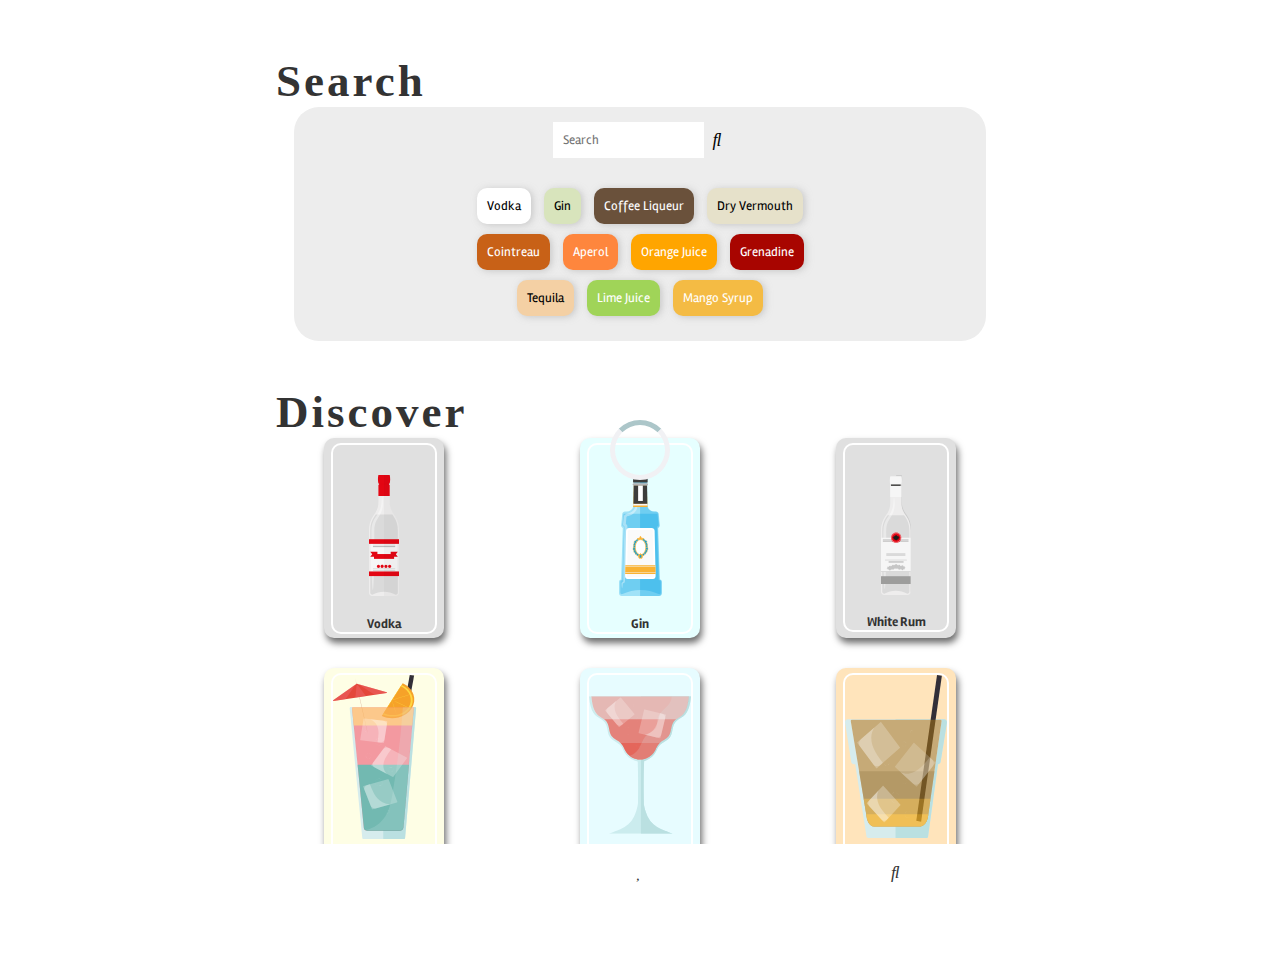
==== mixfever/index.html @ c5d67009 "Last touches" ====
<!DOCTYPE html>
<html lang="en">
  <head>
    <meta charset="utf-8" />
    <title>Mixfever</title>
    <meta
      name="viewport"
      content="width=device-width, initial-scale=1, shrink-to-fit=no"
    />
    <link
      rel="stylesheet"
      href="https://use.fontawesome.com/releases/v5.15.4/css/all.css"
      integrity="sha384-DyZ88mC6Up2uqS4h/KRgHuoeGwBcD4Ng9SiP4dIRy0EXTlnuz47vAwmeGwVChigm"
      crossorigin="anonymous"
    />
    <meta name="description" content="Find the cocktail" />
    <link rel="stylesheet" href="css/main.css" />
    <link rel="shortcut icon" type="image/png" href="img/favicon.png" />
    <link
      rel="stylesheet"
      type="text/css"
      href="https://cdnjs.cloudflare.com/ajax/libs/font-awesome/4.7.0/css/font-awesome.min.css"
    />
    <link rel="preconnect" href="https://fonts.googleapis.com" />
    <link rel="preconnect" href="https://fonts.gstatic.com" crossorigin />
    <link
      href="https://fonts.googleapis.com/css2?family=Rambla&display=swap"
      rel="stylesheet"
    />
  </head>

  <body>
    <!-- tabbar navigation -->
    <nav class="tabbar">
      <a class="nav-link" href="#/"><i class="fas fa-home fa-lg"></i></a>
      <a class="nav-link" href="#/discover"
        ><i class="fas fa-glass-martini-alt fa-lg"></i
      ></a>
      <a class="nav-link" href="#/favorites"
        ><i class="fas fa-heart fa-lg"></i
      ></a>
      <a class="nav-link" href="#/search"
        ><i class="fas fa-search fa-lg"></i
      ></a>
      <a class="bmenu" onclick="openNav()">
        <i class="fas fa-bars fa-lg"></i>
      </a>
    </nav>

    <!-- The overlay -->
    <div id="myNav" class="overlay">
      <!-- Button to close the overlay navigation -->
      <a href="javascript:void(0)" class="closebtn" onclick="closeNav()"
        >&times;</a
      >

      <!-- Overlay content -->
      <div class="overlay-content">
        <a href="#">Surprise me!</a>
        <a href="#">Submit your own drink</a>
        <a href="#">Login</a>
      </div>
    </div>

    <!-- Pages -->
    <!-- Home page -->
    <section id="home" class="page">
      <h1 class="frontpage-search-h1">Search</h1>
      <div id="search-frontpage">
        <div class="search-function">
          <!-- Input search -->
          <input
            type="search"
            placeholder="Search"
            class="searchbar"
            onkeyup="search(this.value)"
          />
          <button class="searchbar-x">
            <i class="fas fa-search fa-lg"></i>
          </button>
          <!-- Onclick search/match by ingredient -->
          <article class="ingredient-sections">
            <button
              onclick="filterByIngredient('Vodka')"
              class="Vodka ingredient-button"
              id="vodkaIngredient"
            >
              Vodka
            </button>
            <button
              onclick="filterByIngredient('Gin')"
              class="Gin ingredient-button"
              id="ginIngredient"
            >
              Gin
            </button>
            <button
              onclick="filterByIngredient('Coffee Liqueur')"
              class="Coffee Liqueur ingredient-button"
              id="coffeeLiqueurIngredient"
            >
              Coffee Liqueur
            </button>
            <button
              onclick="filterByIngredient('Dry Vermouth')"
              class="Dry Vermouth ingredient-button"
              id="dryVermouthIngredient"
            >
              Dry Vermouth
            </button>
            <button
              onclick="filterByIngredient('Cointreau')"
              class="Cointreau ingredient-button"
              id="cointreauIngredient"
            >
              Cointreau
            </button>
            <button
              onclick="filterByIngredient('Aperol')"
              class="Aperol ingredient-button"
              id="aperolIngredient"
            >
              Aperol
            </button>
            <button
              onclick="filterByIngredient('Orange juice')"
              class="Orange ingredient-button"
              id="orangeIngredient"
            >
              Orange Juice
            </button>
            <button
              onclick="filterByIngredient('Grenadine')"
              class="Grenadine ingredient-button"
              id="grenadineIngredient"
            >
              Grenadine
            </button>
            <button
              onclick="filterByIngredient('Tequila')"
              class="Tequila ingredient-button"
              id="tequilaIngredient"
            >
              Tequila
            </button>
            <button
              onclick="filterByIngredient('Lime juice')"
              class="Lime juice ingredient-button"
              id="limeJuiceIngredient"
            >
              Lime Juice
            </button>
            <button
              onclick="filterByIngredient('Mango syrup')"
              class="Mango syrup ingredient-button"
              id="mangoSyrupIngredient"
            >
              Mango Syrup
            </button>
          </article>
        </div>
        <!-- Cocktails append by search result -->
        <div class="search-result" id="search-result"></div>
      </div>

      <!-- Homepage discover section -->
      <div class="frontpage-discover">
        <h1>Discover</h1>
        <div class="frontpage-alcohol-section">
          <div class="frontpage-alcohol">
            <div
              class="frontpage-vodka-card"
              onclick="filterByKeyword('Vodka')"
            >
              <div class="card-border">
                <img src="img/vodka.svg" alt="vodka" />
                <h5>Vodka</h5>
              </div>
            </div>
            <div class="frontpage-gin-card" onclick="filterByKeyword('Gin')">
              <div class="card-border">
                <img src="img/gin.svg" alt="" />
                <h5>Gin</h5>
              </div>
            </div>
            <div
              class="frontpage-whiterum-card"
              onclick="filterByKeyword('White rum')"
            >
              <div class="card-border">
                <img src="img/whiterum.svg" alt="" />
                <h5>White Rum</h5>
              </div>
            </div>
          </div>
        </div>
      </div>

      <div class="frontpage-type">
        <div class="type-section">
          <div class="type">
            <div class="tropical-card" onclick="filterByKeyword('Tropical')">
              <div class="card-border">
                <img src="img/tropical.svg" alt="tropical" />
                <h5>Tropical</h5>
              </div>
            </div>
            <div class="frozen-card" onclick="filterByKeyword('Frozen')">
              <div class="card-border">
                <img src="img/Frozen.svg" alt="frozen" />
                <h5>Frozen</h5>
              </div>
            </div>
            <div class="creamy-card" onclick="filterByKeyword('Creamy')">
              <div class="card-border">
                <img src="img/creamy.svg" alt="creamy" />
                <h5>Creamy</h5>
              </div>
            </div>
          </div>
        </div>
      </div>
    </section>

    <!-- Discover page -->
    <section class="discover page" id="discover">
      <div class="discover-section">
        <div class="discover-top">
          <h3>Discover</h3>
        </div>
        <div class="alcohol-section">
          <h4>Alcohol</h4>
          <div class="alcohol">
            <div class="alcohol-nowrap">
              <div
                class="vodka-card alcohol-card"
                onclick="filterByKeyword('Vodka')"
              >
                <div class="card-border">
                  <img src="img/vodka.svg" alt="vodka" />
                  <h5>Vodka</h5>
                </div>
              </div>
              <div
                class="gin-card alcohol-card"
                onclick="filterByKeyword('Gin')"
              >
                <div class="card-border">
                  <img src="img/gin.svg" alt="" />
                  <h5>Gin</h5>
                </div>
              </div>
              <div
                class="whiterum-card alcohol-card"
                onclick="filterByKeyword('White rum')"
              >
                <div class="card-border">
                  <img src="img/whiterum.svg" alt="" />
                  <h5>White Rum</h5>
                </div>
              </div>
              <div
                class="whiskey-card alcohol-card"
                onclick="filterByKeyword('Whiskey')"
              >
                <div class="card-border">
                  <img src="img/whiskey.svg" alt="Whiskey" />
                  <h5>Whiskey</h5>
                </div>
              </div>
            </div>
          </div>
        </div>
        <div class="type-section">
          <h4>Type</h4>
          <div class="type">
            <div class="tropical-card" onclick="filterByKeyword('Tropical')">
              <div class="card-border">
                <img src="img/tropical.svg" alt="tropical" />
                <h5>Tropical</h5>
              </div>
            </div>
            <div class="frozen-card" onclick="filterByKeyword('Frozen')">
              <div class="card-border">
                <img src="img/Frozen.svg" alt="frozen" />
                <h5>Frozen</h5>
              </div>
            </div>
            <div class="creamy-card" onclick="filterByKeyword('Creamy')">
              <div class="card-border">
                <img src="img/creamy.svg" alt="creamy" />
                <h5>Creamy</h5>
              </div>
            </div>
          </div>
        </div>

        <div class="vibe-section">
          <h4>Vibe</h4>
          <div class="vibe">
            <div class="poolside-card" onclick="filterByKeyword('Poolside')">
              <div class="card-border">
                <img src="img/limoncellaMule.svg" alt="Limoncella mule" />
                <h5>Poolside</h5>
              </div>
            </div>
            <div class="movie-card" onclick="filterByKeyword('Movie')">
              <div class="card-border">
                <img src="img/appleCider.svg" alt="Apple Cider" />
                <h5>Movie Night</h5>
              </div>
            </div>
            <div class="birthday-card" onclick="filterByKeyword('Birthday')">
              <div class="card-border">
                <img src="img/oldGlory.svg" alt="Old Glory" />
                <h5>Birthday Party</h5>
              </div>
            </div>
          </div>
        </div>
      </div>
    </section>

    <!-- Discover -->
    <section id="favorites" class="page">
      <h1>Favorites</h1>
      <section id="fav-drink-container"></section>
    </section>

    <!-- Chosen category from Discover -->
    <section id="category" class="page">
      <div class="discover-top">
        <button onclick="goBack()" class="back-button">
          <i class="fas fa-arrow-left"></i>
        </button>
        <h1 id="category-title"></h1>
      </div>
      <div class="alcohol" id="alcohol-test"></div>
    </section>

    <!-- loader  -->
    <div id="loader">
      <div class="spinner"></div>
    </div>

    <!-- Drink page -->
    <section id="specific-drink" class="page">
      <div id="chosen-drink"></div>
    </section>

    <!-- Router functionality  -->
    <script src="js/router.js"></script>
    <!-- main js file -->
    <script src="js/main.js"></script>
  </body>
</html>
---- mixfever/css/main.css ----
/* ---------- root variables ---------- */
:root {
  --green: rgb(38, 76, 89);
  --green-opacity: rgba(38, 76, 89, 0.2);
  --light-green: rgb(172, 198, 201);
  --light-grey: #f1f1f4;
  --text-color-light: #f1f1f1;
  --text-color-dark: #333;
  --white: #fff;
  --font-family: "Helvetica Neue", Helvetica, Arial, sans-serif;
  --text-color-out-of-stock: rgb(89, 38, 38);
  --text-color-in-stock: rgb(172, 198, 201);
}

@media screen and (min-width: 1024px) {
  #home,
  #discover,
  #favorites,
  #category,
  #drink,
  #chosen-drink {
    padding: 0 20vw;
  }
}

body {
  font-family: "Rambla", sans-serif;
}

/* ---------- Ingredients styling ---------- */
.Vodka {
  background-color: #ffffff;
  color: black;
}

.Orange {
  background-color: orange;
  color: white;
}

.Grenadine {
  background-color: #a80500;
  color: white;
}

.Gin {
  background-color: #d8e4bc;
  color: black;
}

.Lime {
  background-color: #a0d458;
  color: white;
}

.Mango {
  background-color: #f4bb44;
  color: white;
}

.Lemon {
  background-color: #fff44f;
  color: black;
}

.Tequila {
  background-color: #f4d0a4;
  color: black;
}

.Coffee {
  background-color: #6a513b;
  color: white;
}

.Aperol {
  background-color: #fe863d;
  color: white;
}

.Prosecco {
  background-color: #e8e5d8;
  color: black;
}

.Club {
  background-color: #e2eff0;
  color: black;
}

.Limoncello {
  background-color: #ffff83;
  color: black;
}

.Champagne {
  background-color: #e8e5d8;
  color: white;
}

.Ginger {
  background-color: #c27f38;
  color: white;
}

.Sugar {
  background-color: #f0f0ec;
  color: black;
}

.Cranberry {
  background-color: #950714;
  color: white;
}

.Cointreau {
  background-color: #c86117;
  color: white;
}

.Dry {
  background-color: #e6e1ca;
  color: black;
}

.Milk {
  background-color: white;
  color: black;
}

/* ---------- Ingredient button---------- */
.ingredient-button {
  margin: 5px;
  padding: 10px;
  border-radius: 10px;
  -webkit-box-shadow: 2px 1px 7px 0px rgba(167, 167, 167, 0.58);
  -moz-box-shadow: 2px 1px 7px 0px rgba(155, 155, 155, 0.58);
  box-shadow: 2px 1px 7px 0px rgba(173, 173, 173, 0.58);
  border: none;
  transition: all 0.2s ease-in-out;
  font-family: "Rambla", sans-serif;
}

.ingredient-sections {
  margin: auto;
  max-width: 405px;
}

.ingredient-sections button:hover {
  -webkit-box-shadow: 0px 0px 0px 0px rgba(255, 255, 255, 0);
  -moz-box-shadow: 0px 0px 0px 0px rgba(255, 255, 255, 0);
  box-shadow: 0px 0px 0px 0px rgba(255, 255, 255, 0);
}

.ingredient-sections button {
  cursor: pointer;
}

.langlinje {
  font-size: 20px;
}

/* ---------- general styling ---------- */
html {
  color: var(--text-color-dark);
  font-family: var(--font-family);
  height: 100%;
  text-align: center;
  width: 100%;
}

body {
  margin: 0;
}

h1 {
  font-size: 2em;
  font-weight: 400;
  letter-spacing: 3px;
}

h3 {
  font-weight: 400;
  letter-spacing: 1px;
}

img {
  width: 100%;
  height: auto;
}

/* ---------- topbar styling ---------- */
.topbar {
  background-color: var(--white);
  color: var(--text-color-dark);
  padding: 13.5px;
  text-transform: uppercase;
  position: fixed;
  top: 0;
  left: 0;
  right: 0;
  z-index: 9999;
}

.topbar h2 {
  margin: 0;
  font-weight: 300;
}

/* ---------- tabbar styling ---------- */
.tabbar {
  background-color: var(--white);
  position: fixed;
  bottom: 0;
  left: 0;
  right: 0;
  z-index: 9999;
  display: flex;
  justify-content: space-around;
  align-items: center;
}

/* Style the links inside the navigation bar */
.tabbar a {
  color: var(--text-color-dark);
  padding: 20px 0px;
  text-decoration: none;
  font-size: 0.8em;
  letter-spacing: 0.1em;
  text-transform: uppercase;
  width: 20%;
  cursor: pointer;
}

/* Change the color of links on hover */
.tabbar a:hover {
  background-color: var(--light-grey);
  color: var(--text-color-dark);
}

/* Add a color to the active/current link */
.tabbar a.active {
  background-color: var(--light-white);
  color: var(--text-color-light);
}

/* ---------- page styling ---------- */
.page {
  display: none;
  /*min heigh is screen heigh minus height of tab and top bar */
  min-height: calc(100vh - 110px);
  animation: fadeIn 0.4s;
  /* padding equals height of tabbar and topbar */
}

/* ---------- Homepage styling start ---------- */
#home {
  padding-bottom: 100px;
}

#home h1 {
  font-family: "Dancing Script", cursive;
  font-weight: bold;
  font-size: 45px;
  display: block;
  margin: 0;
  text-align: start;
  padding-left: 20px;
}

#home h2 {
  font-family: "Rambla", sans-serif;
  font-weight: bold;
  font-size: 30px;
  display: block;
  margin: 0;
  text-align: start;
  padding-left: 20px;
  padding-top: 10px;
  padding-bottom: 10px;
}

.search-function {
  background-color: #ededed;
  border-radius: 25px;
  width: 90%;
  display: block;
  margin: 0 auto;
  padding-bottom: 20px;
}

.search-result {
  display: block;
  margin: 0 auto;
  width: 90%;
}

#search-frontpage h1 {
  font-family: "Dancing Script", cursive;
  font-weight: bold;
  font-size: 45px;
  display: block;
  margin: 0;
  position: absolute;
  margin-top: -55px;
}

.searchbar {
  border: none;
  padding: 10px 5px 10px 10px;
  margin: 15px 0 25px 0;
  font-family: "Rambla", sans-serif;
}

.searchbar-x {
  background-color: transparent;
  border: none;
}

.frontpage-discover {
  padding-top: 5vh;
}

.frontpage-alcohol {
  display: flex;
  justify-content: space-around;
  flex-direction: row;
}
.frontpage-alcohol-section h4 {
  margin-left: -70%;
  font-family: "Rambla", sans-serif;
  margin-bottom: 3px;
  font-size: 28px;
}
.frontpage-alcohol img {
  max-width: 30%;
  max-height: auto;
  padding: 30px;
}
.frontpage-gin-card h5 {
  display: block;
  margin: auto;
  margin-top: -15px;
}

.frontpage-gin-card img {
  max-width: 42% !important;
  height: auto;
}
.frontpage-whiterum-card h5 {
  display: block;
  margin: auto;
  margin-top: -16px;
}

.frontpage-vodka-card h5 {
  display: block;
  margin: auto;
  margin-top: -15px;
}

.frontpage-vodka-card,
.frontpage-gin-card,
.frontpage-whiterum-card {
  width: 120px;
  height: 200px;
  background-color: #e0e0e0;
  border-radius: 10px;
  -webkit-box-shadow: 2px 5px 7px 0px rgba(0, 0, 0, 0.58);
  -moz-box-shadow: 2px 5px 7px 0px rgba(0, 0, 0, 0.58);
  box-shadow: 2px 5px 7px 0px rgba(0, 0, 0, 0.58);
  cursor: pointer;
  transition: all 0.3s ease-in-out;
}

.frontpage-gin-card {
  background-color: #e6ffff;
}
/* ---------- Homepage styling END ---------- */
/* ---- Drink page ---- */
.drinks-page-top {
  height: 85vw;
  top: 20px;
  bottom: 20px;
  display: flex;
  flex-direction: row;
}

/* ---------- logo styling ---------- */
.logo {
  margin: 2em auto;
  width: 100%;
  max-width: 300px;
}

/* ---------- animations ---------- */
/* fade in */
@keyframes fadeIn {
  from {
    opacity: 0;
  }

  to {
    opacity: 1;
  }
}

/* ---------- loader styling ---------- */
#loader {
  position: fixed;
  left: 0px;
  top: 0px;
  width: 100%;
  height: 100%;
  z-index: 9999999999;
  overflow: hidden;
  background: var(--loader-background-color);
  text-align: center;
}

.spinner {
  border: 5px solid var(--light-grey);
  border-radius: 50%;
  border-top: 5px solid var(--light-green);
  width: 50px;
  height: 50px;
  -webkit-animation: spin 1s linear infinite;
  /* Safari */
  animation: spin 1s linear infinite;
  display: inline-block;
  vertical-align: middle;
  position: absolute;
  margin: auto;
  top: 0;
  right: 0;
  bottom: 0;
  left: 0;
}

.hide {
  visibility: hidden;
  opacity: 0;
  transition: visibility 0s 0.4s, opacity 0.4s linear;
}

@keyframes spin {
  0% {
    transform: rotate(0deg);
  }

  100% {
    transform: rotate(360deg);
  }
}

.rm {
  display: none;
}
/* ---------- grid container styling ---------- */

.grid-container > article {
  text-align: center;
  padding: 2em 1em;
  background-color: var(--white);
  transition: 0.3s;
}

.grid-container > article:hover {
  box-shadow: 0 8px 16px 0 var(--green-opacity);
}

.image-preview {
  width: 100%;
  height: auto;
  margin: 1em 0;
}

/* ---------- Drinks card styling ---------- */

/* Background colors på drink page */
.Raspberry.Cosmopolitan-color {
  background-color: #fff3f2;
}

.Screwdriver-color {
  background-color: #fcf6ea;
}

.Gin.Hass-color {
  background-color: #f8faf3;
  color: black;
}

.Tequila.Sunrise-color {
  background-color: #fcf6ea;
  color: black;
}

.Black.Russian-color {
  background-color: #fff9f0;
}

.White.Russian-color {
  background-color: #f1ebe1;
}

.Aperol.Spritz-color {
  background-color: #f9dbd2;
  color: black;
}

.Dry.Martini-color {
  background-color: #ede9e5;
  color: black;
}

.Limoncella.Mule-color {
  background-color: #ffffe5;
  color: black;
}

.French-color {
  background-color: #f5f5f5;
  color: black;
}

.drinks-top {
  display: flex;
  justify-content: space-between;
  font-family: "Rambla", sans-serif;
  margin-right: 6%;
  margin-left: 6%;
  padding-bottom: 20px;
}

.drinks-top h3 {
  margin: 0;
  font-size: 36px;
  font-weight: bold;
}

.drinks-top p {
  margin: 0;
  font-weight: bold;
  margin-top: -20px;
}

.arrow {
  font-size: 30px;
  cursor: pointer;
}

.drink-top-name {
  display: flex;
  flex-direction: column;
  align-items: baseline;
}

.drinks-mid {
  width: 100%;
  display: flex;
  justify-content: space-between;
  flex-direction: column;
}

.drinks-mid img {
  width: 100%;
  max-width: 250px;
  height: auto;
}

.drink-card {
  padding-top: 55px;
  padding-bottom: 55px;
}

.ingredients h4,
.optional h4 {
  text-align: left;
}

.servingcontainer {
  margin-left: 6%;
  margin-top: 6%;
  width: 100%;
  display: block;
  text-align: left;
}

.favheart {
  display: flex;
  cursor: pointer;
  justify-self: flex-end;
  width: auto;
  float: right;
  font-size: 40px;
}

#redheart {
  color: red;
}

.drink-img {
  display: block;
  margin: auto;
}

.drinks-bottom {
  display: flex;
  justify-content: space-between;
  margin: 6%;
  margin-top: 0px;
}

.servings-ingredients {
  display: flex;
  flex-direction: column;
}

.card-approach {
  display: flex;
  flex-direction: column;
}

.approach-navigation {
  display: flex;
  flex-direction: row;
  justify-content: space-around;
  margin-top: 5px;
}

.approach-description {
  width: 90%;
  margin: 0 auto;
  margin-bottom: 50px;
  height: 200px;
  background-color: white;
  border-radius: 25px;
  max-width: 575px;
  -webkit-box-shadow: 2px 5px 7px 0px rgba(0, 0, 0, 0.58);
  -moz-box-shadow: 2px 5px 7px 0px rgba(0, 0, 0, 0.58);
  box-shadow: 2px 5px 7px 0px rgba(0, 0, 0, 0.58);
  cursor: pointer;
  transition: all 0.3s ease-in-out;
  display: flex;
  flex-direction: column;
  justify-content: center;
}

.approach-description p {
  width: 75%;
  margin: 0 auto;
}

.optional img {
  height: 40px;
  width: 40px;
}

.optional {
  text-align: left;
  margin-left: 6%;
}

.optionalIngredients {
  width: inherit;
}

.button-popup {
  display: block;
}

.approach-popup {
  background-color: orange;
  color: white;
  border: none;
  padding: 10px 25px;
  border-radius: 5px;
  margin-top: 5vh;
  border: 1px solid white;
}

.approach-popup:hover {
  background-color: white;
  color: orange;
  border: 1px solid orange;
  cursor: pointer;
}

#popup-icon {
  margin-left: 10px;
}

.back-button {
  background-color: transparent;
  color: black;
  border: none;
  font-size: large;
  cursor: pointer;
  padding-left: 40px;
}

/* The Overlay (background) */
.overlay {
  /* Height & width depends on how you want to reveal the overlay (see JS below) */
  height: 100%;
  width: 0;
  position: fixed;
  /* Stay in place */
  z-index: 1000;
  /* Sit on top */
  left: 0;
  top: 0;
  background-color: rgb(0, 0, 0);
  /* Black fallback color */
  background-color: rgba(0, 0, 0, 0.9);
  /* Black w/opacity */
  overflow-x: hidden;
  /* Disable horizontal scroll */
  transition: 0.5s;
  /* 0.5 second transition effect to slide in or slide down the overlay (height or width, depending on reveal) */
}

/* Position the content inside the overlay */
.overlay-content {
  position: relative;
  top: 25%;
  /* 25% from the top */
  width: 100%;
  /* 100% width */
  text-align: center;
  /* Centered text/links */
  margin-top: 30px;
  /* 30px top margin to avoid conflict with the close button on smaller screens */
}

/* The navigation links inside the overlay */
.overlay a {
  padding: 8px;
  text-decoration: none;
  font-size: 36px;
  color: #818181;
  display: block;
  /* Display block instead of inline */
  transition: 0.3s;
  /* Transition effects on hover (color) */
}

/* When you mouse over the navigation links, change their color */
.overlay a:hover,
.overlay a:focus {
  color: #f1f1f1;
}

/* Position the close button (top right corner) */
.overlay .closebtn {
  position: absolute;
  top: 20px;
  right: 45px;
  font-size: 60px;
}

/* When the height of the screen is less than 450 pixels, change the font-size of the links and position the close button again, so they don't overlap */
@media screen and (max-height: 450px) {
  .overlay a {
    font-size: 20px;
  }

  .overlay .closebtn {
    font-size: 40px;
    top: 15px;
    right: 35px;
  }
}
/* ---------- Front page styling start ---------- */

.result-section {
  display: flex;
  flex-direction: row;
  align-items: center;
  justify-content: center;
  cursor: pointer;
  margin: 0;
  text-align: center;
}

.frontpage-search-h1 {
  padding-top: 55px;
}

.result-card {
  min-width: 100%;
  background-color: #ededed;
  margin: 0 auto;
  display: block;
  flex-direction: row;
  margin-top: 10px;
  font-family: "Rambla", sans-serif;
  border-radius: 25px;
  transition: all 0.1s ease-in-out;
}

.result-card:hover {
  box-shadow: -1px 8px 24px -6px rgba(0, 0, 0, 0.31);
  -webkit-box-shadow: -1px 8px 24px -6px rgba(0, 0, 0, 0.31);
  -moz-box-shadow: -1px 8px 24px -6px rgba(0, 0, 0, 0.31);
  opacity: 80%;
  transform: translateY(-5px);
}

/* Search function styling on result cards */
/* Images */
.drinkbg {
  height: 200px;
  width: 150px;
  border-radius: 25px;
  margin: 5px;
  float: left;
  text-align: center;
  display: block;
  position: relative;
}

.Screwdriver {
  background-color: #f2d7a6;
}

.Tequila.Sunrise {
  background-color: #fcf6ea;
}

.Black.Russian {
  background-color: #e4dbcb;
}

.White.Russian {
  background-color: #e1d4be;
}

.Limoncella.Mule {
  background-color: #f2d7a6;
}

.Raspberry.Cosmopolitan {
  background-color: #ffe2de;
}

.French {
  background-color: #e6e1ca;
}

.Gin.Hass {
  background-color: #d8e4bc;
}

.Dry.Martini {
  background-color: #f3f0e5;
}

.Aperol.Spritz {
  background-color: #fa8128;
}

.result-section img {
  width: 50%;
  max-height: 80%;
  max-width: 80%;
  width: auto;
  height: auto;
  position: absolute;
  top: 0;
  bottom: 0;
  left: 0;
  right: 0;
  margin: auto;
}

.result-card h3 {
  display: block;
  margin: 0;
  font-size: 20px;
  font-weight: bolder;
  margin-left: 10px;
  margin-bottom: 6px;
  text-align: left;
}

.name-ingredients {
  position: relative;
  display: flex;
  flex-direction: column;
  margin-top: 6px;
  align-items: flex-start;
  flex-wrap: wrap;
  width: auto;
}

.ingredient-front {
  font-size: 12px;
  padding: 6px;
  margin: 3px;
  border-radius: 10px;
}

.langlinjefront {
  font-size: 13px;
}

.specific-ingredient {
  display: flex;
  flex-direction: row;
  flex-wrap: wrap;
  margin-left: 5px;
}

.result-ingredient {
  margin: 0;
  font-size: 15px;
  font-weight: bolder;
  margin-left: 10px;
}

.difficulty-p {
  font-size: 15px;
  font-weight: bolder;
  margin-bottom: 5px;
  margin-left: 10px;
}

.difficulty-number {
  text-align: left;
  margin: 0;
  margin-left: 10px;
  font-size: 12px;
}

/* ---------- discover styling start ---------- */
.discover-section {
  padding-top: 55px;
  margin: 0;
}

.discover-top {
  display: flex;
  margin: 0;
}

.discover-top h3 {
  font-family: "Dancing Script", cursive;
  font-size: 50px;
  display: block;
  margin: auto;
}
/*-------------alcohol---------------------*/
.alcohol {
  display: flex;
  flex-wrap: wrap;
  justify-content: space-around;
}
.alcohol-nowrap {
  flex-wrap: nowrap !important;
  display: flex;
  flex-wrap: wrap;
  overflow-x: auto;
}
.alcohol-card {
  flex: 0 0 auto;
  margin-right: 30px;
  margin-left: 30px;
  flex-shrink: 0;
  margin-bottom: 15px;
}
.alcohol-nowrap::-webkit-scrollbar {
  display: none;
}

.alcohol-section h4 {
  margin-left: -70%;
  font-family: "Rambla", sans-serif;
  margin-bottom: 3px;
  font-size: 28px;
}

.vodka-card {
  width: 120px;
  height: 200px;
  background-color: #e0e0e0;
  border-radius: 10px;
  -webkit-box-shadow: 2px 5px 7px 0px rgba(0, 0, 0, 0.58);
  -moz-box-shadow: 2px 5px 7px 0px rgba(0, 0, 0, 0.58);
  box-shadow: 2px 5px 7px 0px rgba(0, 0, 0, 0.58);
  cursor: pointer;
  transition: all 0.3s ease-in-out;
  margin-top: 15px;
}

.frontpage-vodka-card:hover,
.frontpage-gin-card:hover,
.frontpage-whiterum-card:hover,
.vodka-card:hover,
.gin-card:hover,
.whiterum-card:hover,
.whiskey-card:hover,
.tropical-card:hover,
.frozen-card:hover,
.creamy-card:hover,
.poolside-card:hover,
.movie-card:hover,
.birthday-card:hover {
  opacity: 80%;
  transform: translateY(-5px);
}

.vodka-card h5 {
  display: block;
  margin: auto;
  margin-top: -15px;
}

.gin-card {
  width: 120px;
  height: 200px;
  background-color: #e6ffff;
  border-radius: 10px;
  -webkit-box-shadow: 2px 5px 7px 0px rgba(0, 0, 0, 0.58);
  -moz-box-shadow: 2px 5px 7px 0px rgba(0, 0, 0, 0.58);
  box-shadow: 2px 5px 7px 0px rgba(0, 0, 0, 0.58);
  cursor: pointer;
  transition: all 0.3s ease-in-out;
  margin-top: 15px;
}

.gin-card h5 {
  display: block;
  margin: auto;
  margin-top: -15px;
}

.gin-card img {
  max-width: 55% !important;
  height: auto;
}

.whiterum-card {
  width: 120px;
  height: 200px;
  background-color: #e0e0e0;
  border-radius: 10px;
  -webkit-box-shadow: 2px 5px 7px 0px rgba(0, 0, 0, 0.58);
  -moz-box-shadow: 2px 5px 7px 0px rgba(0, 0, 0, 0.58);
  box-shadow: 2px 5px 7px 0px rgba(0, 0, 0, 0.58);
  cursor: pointer;
  transition: all 0.3s ease-in-out;
  margin-top: 15px;
}

.whiterum-card h5 {
  display: block;
  margin: auto;
  margin-top: -15px;
}

.whiskey-card {
  width: 120px;
  height: 200px;
  background-color: #e59f60;
  border-radius: 10px;
  -webkit-box-shadow: 2px 5px 7px 0px rgba(0, 0, 0, 0.58);
  -moz-box-shadow: 2px 5px 7px 0px rgba(0, 0, 0, 0.58);
  box-shadow: 2px 5px 7px 0px rgba(0, 0, 0, 0.58);
  cursor: pointer;
  transition: all 0.3s ease-in-out;
  margin-top: 15px;
}

.whiskey-card h5 {
  display: block;
  margin: auto;
  margin-top: -15px;
}

.whiskey-card img {
  max-width: 55% !important;
}
.alcohol img {
  max-width: 40%;
  max-height: auto;
  padding: 10px;
}

.card-border {
  border: 2px solid white;
  border-radius: 10px;
  width: 85%;
  display: block;
  margin: 0 auto;
  /*margin: 5px;*/
  margin-top: 5px;
  margin-bottom: 5px;
}

/*-------------Type---------------------*/
.type {
  display: flex;
  justify-content: space-around;
  flex-direction: row;
  margin-top: 30px;
}

.type img {
  max-width: 400px;
  height: auto;
}
.type-section h4 {
  margin-left: -74%;
  font-family: "Rambla", sans-serif;
  margin-bottom: 3px;
  font-size: 28px;
}

.tropical-card {
  width: 120px;
  height: 200px;
  background-color: #fefee5;
  border-radius: 10px;
  -webkit-box-shadow: 2px 5px 7px 0px rgba(0, 0, 0, 0.58);
  -moz-box-shadow: 2px 5px 7px 0px rgba(0, 0, 0, 0.58);
  box-shadow: 2px 5px 7px 0px rgba(0, 0, 0, 0.58);
  cursor: pointer;
  transition: all 0.3s ease-in-out;
}

.tropical-card h5 {
  display: block;
  margin: auto;
}

.frozen-card {
  width: 120px;
  height: 200px;
  background-color: #e7fcff;
  border-radius: 10px;
  -webkit-box-shadow: 2px 5px 7px 0px rgba(0, 0, 0, 0.58);
  -moz-box-shadow: 2px 5px 7px 0px rgba(0, 0, 0, 0.58);
  box-shadow: 2px 5px 7px 0px rgba(0, 0, 0, 0.58);
  cursor: pointer;
  transition: all 0.3s ease-in-out;
}

.frozen-card h5 {
  display: block;
  margin: auto;
  margin-top: -15px;
}

.frozen-card img {
  height: 180px;
}

.creamy-card {
  width: 120px;
  height: 200px;
  background-color: #ffe4bb;
  border-radius: 10px;
  -webkit-box-shadow: 2px 5px 7px 0px rgba(0, 0, 0, 0.58);
  -moz-box-shadow: 2px 5px 7px 0px rgba(0, 0, 0, 0.58);
  box-shadow: 2px 5px 7px 0px rgba(0, 0, 0, 0.58);
  cursor: pointer;
  transition: all 0.3s ease-in-out;
}

.creamy-card h5 {
  display: block;
  margin: auto;
  padding-bottom: 3px;
}
/*-------------Vibe---------------------*/
.vibe {
  display: flex;
  justify-content: space-around;
  flex-direction: row;
  padding-bottom: 70px;
}

.vibe-section h4 {
  margin-left: -74%;
  font-family: "Rambla", sans-serif;
  margin-bottom: 3px;
  font-size: 28px;
}

.vibe-section h5 {
  display: block;
  margin: auto;
  margin-top: -12px;
}
.poolside-card {
  width: 120px;
  height: 200px;
  background-color: #e7fcff;
  border-radius: 10px;
  -webkit-box-shadow: 2px 5px 7px 0px rgba(0, 0, 0, 0.58);
  -moz-box-shadow: 2px 5px 7px 0px rgba(0, 0, 0, 0.58);
  box-shadow: 2px 5px 7px 0px rgba(0, 0, 0, 0.58);
  cursor: pointer;
  transition: all 0.3s ease-in-out;
}

.vibe-section img {
  height: 180px;
}

.movie-card {
  width: 120px;
  height: 200px;
  background-color: #f0ffec;
  border-radius: 10px;
  -webkit-box-shadow: 2px 5px 7px 0px rgba(0, 0, 0, 0.58);
  -moz-box-shadow: 2px 5px 7px 0px rgba(0, 0, 0, 0.58);
  box-shadow: 2px 5px 7px 0px rgba(0, 0, 0, 0.58);
  cursor: pointer;
  transition: all 0.3s ease-in-out;
}

.birthday-card {
  width: 120px;
  height: 200px;
  background-color: #ffe7e7;
  border-radius: 10px;
  -webkit-box-shadow: 2px 5px 7px 0px rgba(0, 0, 0, 0.58);
  -moz-box-shadow: 2px 5px 7px 0px rgba(0, 0, 0, 0.58);
  box-shadow: 2px 5px 7px 0px rgba(0, 0, 0, 0.58);
  cursor: pointer;
  transition: all 0.3s ease-in-out;
}
/* ---------- discover styling End ---------- */

/* ---------- Vodka page start ---------- */
#category {
  padding-top: 55px;
}

#category-title {
  font-family: "Dancing Script", cursive;
  font-size: 50px;
  display: block;
  width: auto;
  padding-right: 67.75px;
  margin: auto;
}

.vodka-page-cards {
  width: 40%;
  max-width: 175px;
  height: 100%;
  max-height: 200px;
  background-color: #e0e0e0;
  border-radius: 15px;
  transition: all 0.3s ease-in-out;
  cursor: pointer;
  margin-bottom: 10px;
  -webkit-box-shadow: 2px 5px 7px 0px rgba(0, 0, 0, 0.58);
  -moz-box-shadow: 2px 5px 7px 0px rgba(0, 0, 0, 0.58);
  box-shadow: 2px 5px 7px 0px rgba(0, 0, 0, 0.58);
  cursor: pointer;
  transition: all 0.3s ease-in-out;
}

.vodka-page-cards:hover {
  opacity: 80%;
  transform: translateY(-2px);
}

.vodka-content {
  display: flex;
  flex-direction: column-reverse;
  justify-content: center;
  align-items: center;
}

.vodka-content p {
  display: block;
  margin: auto;
  font-size: 13px;
  padding-bottom: 5px;
}

.favorite-card {
  background-color: #fcf6ea;
  border-radius: 5%;
  width: 40%;
  display: flex;
  flex-direction: column;
  align-items: center;
  justify-content: center;
  margin-top: 5%;
  padding: 5px;
  cursor: pointer;
}

.favorite-card img {
  width: 40%;
}

.favorite-card h2 {
  font-size: 16px;
  margin: 0;
}

#favorites {
  padding: 55px 0;
}

#fav-drink-container {
  margin: 5%;
  margin-top: 0;
  display: flex;
  flex-wrap: wrap;
  justify-content: space-around;
  overflow: auto;
}

#favorites h1 {
  font-family: "Dancing Script", cursive;
  font-size: 50px;
  display: block;
  margin: auto;
}

.favorite-card p {
  margin: 0;
}
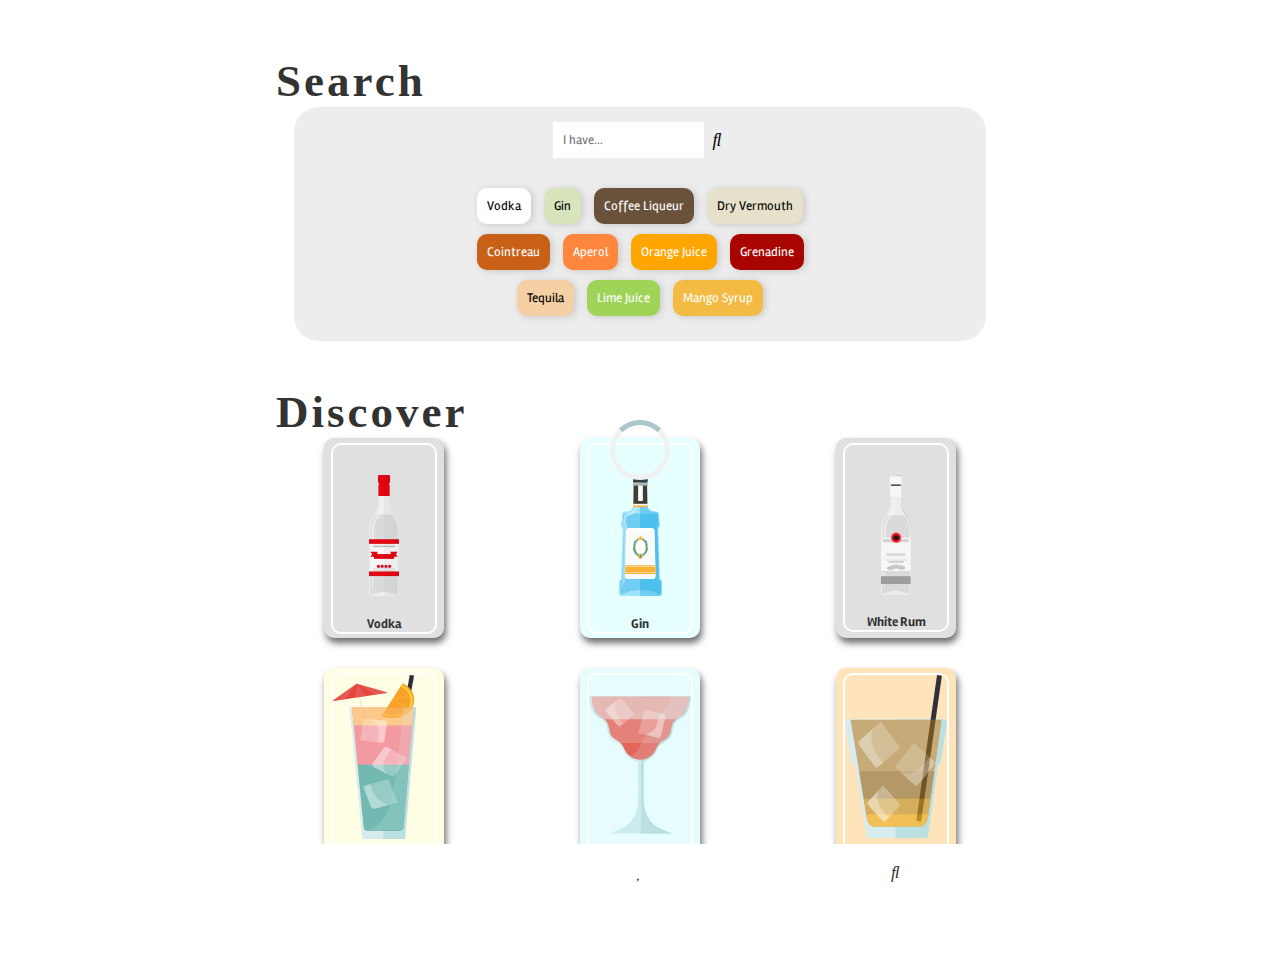
==== commit c0ec6f1f: "Last minute changes" ====
--- a/mixfever/index.html
+++ b/mixfever/index.html
@@ -71,7 +71,7 @@
           <!-- Input search -->
           <input
             type="search"
-            placeholder="Search"
+            placeholder="I have..."
             class="searchbar"
             onkeyup="search(this.value)"
           />
